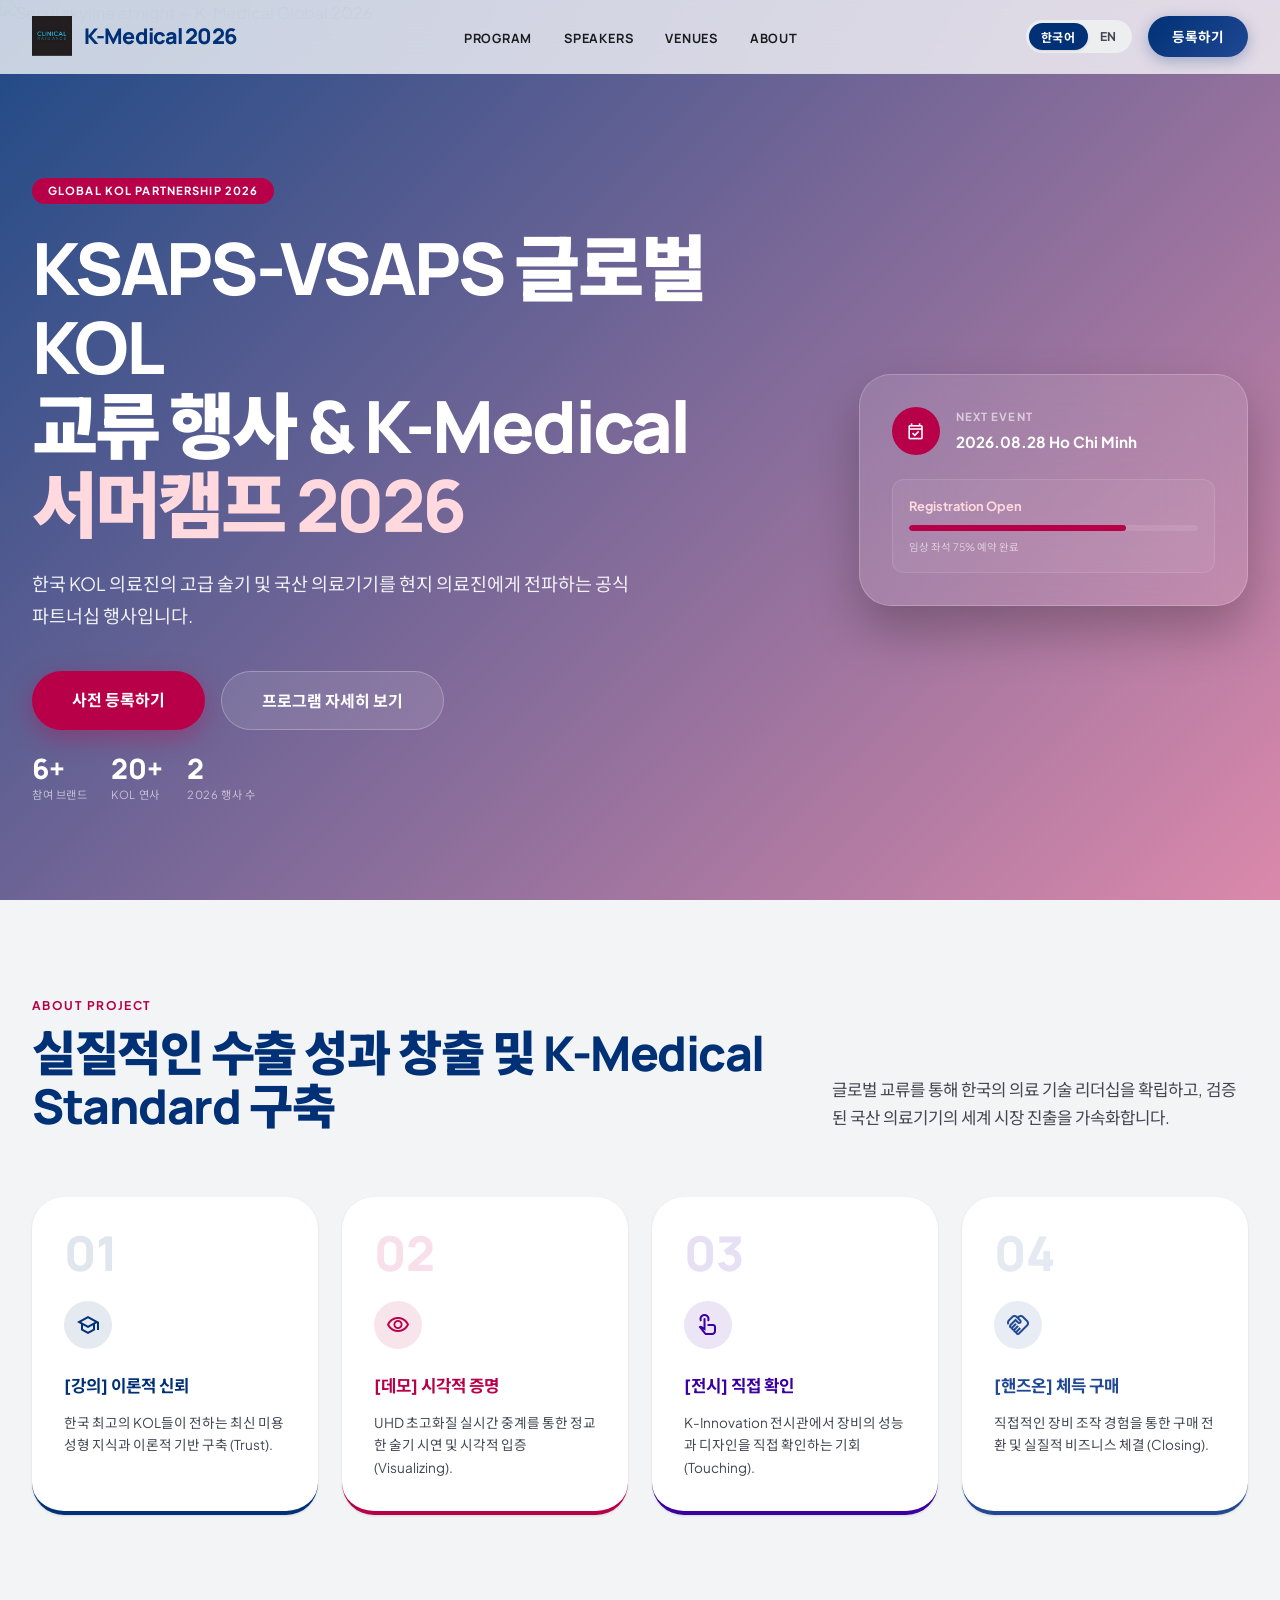
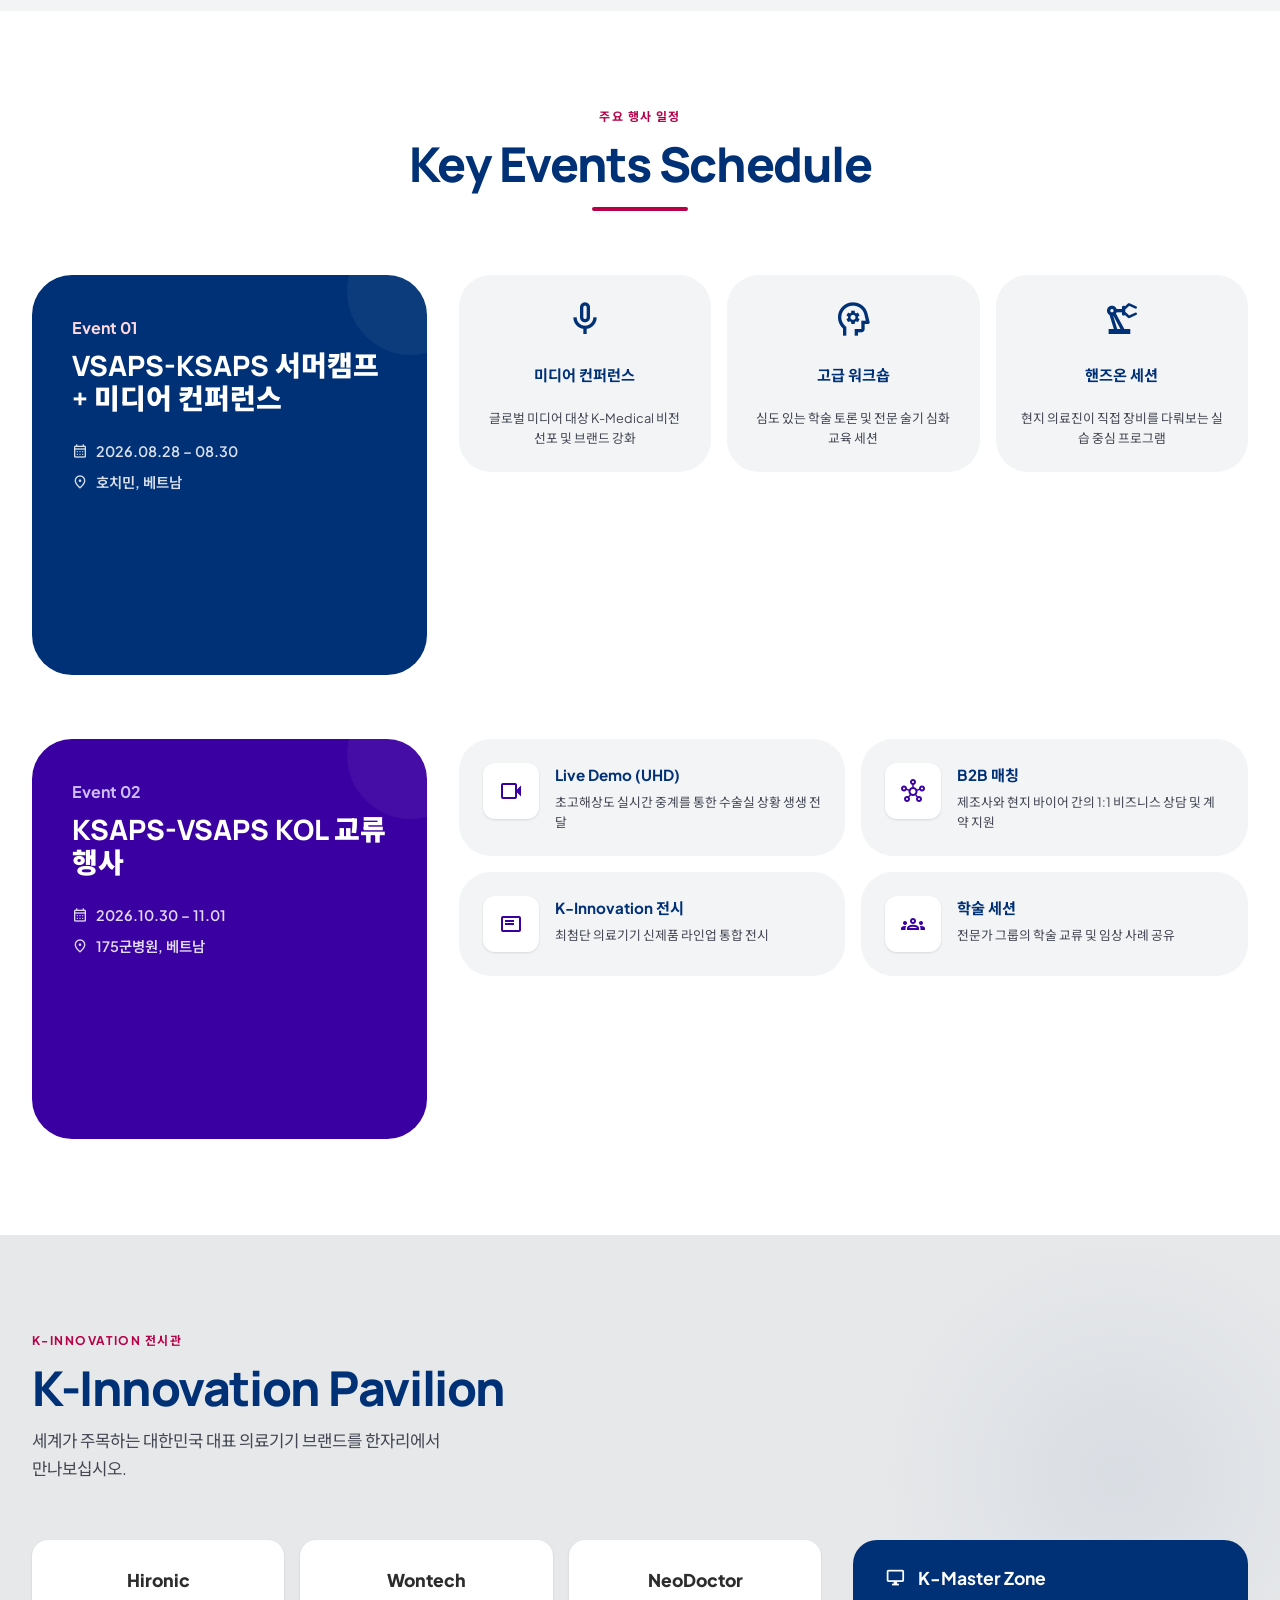
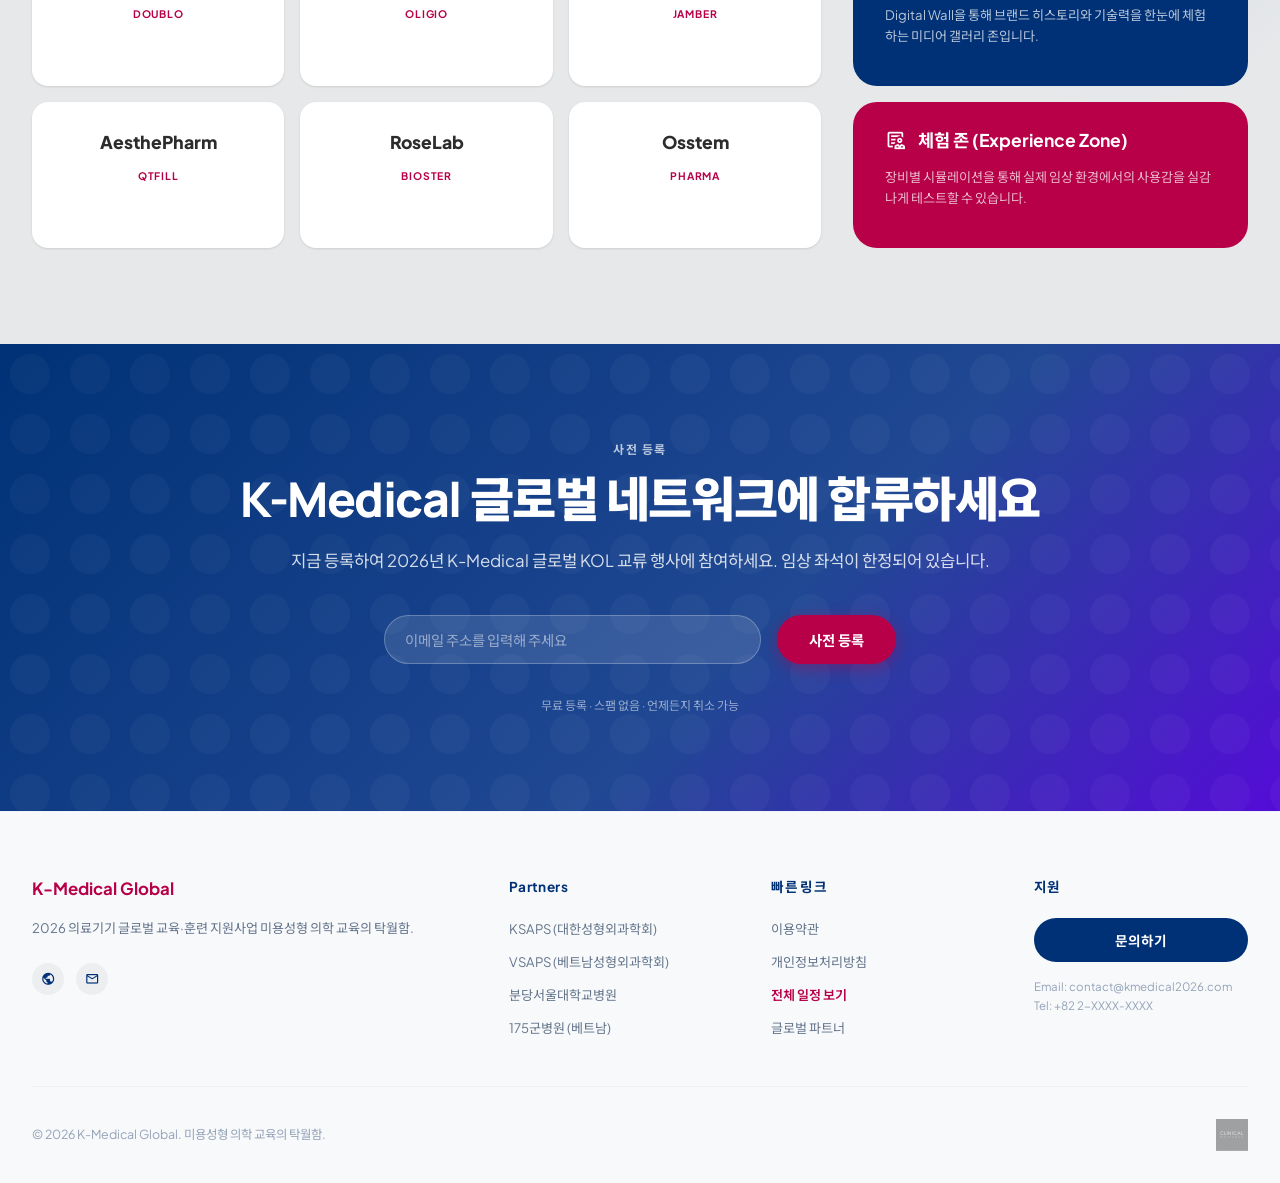
==== index.html @ d7ff4d60 "Initial commit" ====
<!DOCTYPE html>
<html lang="ko" class="scroll-smooth">
<head>
  <meta charset="UTF-8">
  <meta name="viewport" content="width=device-width, initial-scale=1.0">

  <!-- SEO -->
  <title>K-Medical 2026 — KSAPS-VSAPS Global KOL Exchange & Summer Camp</title>
  <meta name="description" content="2026년 KSAPS-VSAPS 글로벌 KOL 교류 행사 및 K-Medical 서머캠프. The official Korean medical device global KOL partnership event in Vietnam 2026.">
  <meta name="keywords" content="K-Medical, KSAPS, VSAPS, KOL, medical device, Korea, Vietnam, 2026, aesthetic, surgery, summer camp">
  <meta name="author" content="K-Medical Global">
  <meta name="robots" content="index, follow">

  <!-- Open Graph -->
  <meta property="og:title" content="K-Medical 2026 — Global KOL Exchange">
  <meta property="og:description" content="Official partnership event for Korean KOL practitioners and Vietnamese medical community. Ho Chi Minh & 175 Military Hospital, 2026.">
  <meta property="og:type" content="website">
  <meta property="og:image" content="./images/hero-bg.jpg">

  <!-- Fonts -->
  <link rel="preconnect" href="https://fonts.googleapis.com">
  <link rel="preconnect" href="https://fonts.gstatic.com" crossorigin>
  <link href="https://fonts.googleapis.com/css2?family=Manrope:wght@200..800&family=Plus+Jakarta+Sans:ital,wght@0,200..800;1,200..800&family=Noto+Sans+KR:wght@300;400;500;700;900&display=swap" rel="stylesheet">
  <link href="https://fonts.googleapis.com/css2?family=Material+Symbols+Outlined:wght,FILL@100..700,0..1&display=swap" rel="stylesheet">

  <!-- Styles -->
  <link rel="stylesheet" href="./css/style.css">
</head>

<body>

<!-- ============================================================
     NAVIGATION
     ============================================================ -->
<nav id="navbar" class="navbar glass" role="navigation" aria-label="Main navigation">
  <div class="navbar-inner">

    <!-- Brand -->
    <a href="#hero" class="nav-brand" aria-label="K-Medical 2026 Home">
      <img src="./images/logo.png"
           alt="K-Medical 2026 Logo"
           class="nav-logo"
           onerror="this.style.display='none'">
      <span class="nav-title">K-Medical 2026</span>
    </a>

    <!-- Desktop Links -->
    <ul class="nav-links" role="list">
      <li><a href="#about" id="nav-link-program" data-i18n="nav-program">Program</a></li>
      <li><a href="#events" id="nav-link-speakers" data-i18n="nav-speakers">Speakers</a></li>
      <li><a href="#pavilion" id="nav-link-venues" data-i18n="nav-venues">Venues</a></li>
      <li><a href="#registration" id="nav-link-about" data-i18n="nav-about">About</a></li>
    </ul>

    <!-- Actions -->
    <div class="nav-actions">
      <!-- Language Toggle -->
      <div class="lang-toggle" role="group" aria-label="Language selector">
        <button class="lang-btn" data-lang="ko" aria-label="한국어">한국어</button>
        <button class="lang-btn" data-lang="en" aria-label="English">EN</button>
      </div>
      <a href="#registration" class="btn-register" data-i18n="nav-register">Register</a>
    </div>

    <!-- Hamburger -->
    <button id="nav-hamburger" class="nav-hamburger" aria-label="Open menu" aria-expanded="false">
      <span></span>
      <span></span>
      <span></span>
    </button>

  </div>

  <!-- Mobile Menu -->
  <div id="nav-mobile" class="nav-mobile" role="menu">
    <a href="#about" role="menuitem" data-i18n="nav-program">Program</a>
    <a href="#events" role="menuitem" data-i18n="nav-speakers">Speakers</a>
    <a href="#pavilion" role="menuitem" data-i18n="nav-venues">Venues</a>
    <a href="#registration" role="menuitem" data-i18n="nav-about">About</a>
    <a href="#registration" role="menuitem" data-i18n="nav-register">Register</a>
  </div>
</nav>

<!-- ============================================================
     HERO SECTION
     ============================================================ -->
<header id="hero" class="hero" role="banner">

  <!-- Background -->
  <div class="hero-bg">
    <img src="./images/hero-bg.jpg"
         alt="Seoul skyline at night — K-Medical Global 2026"
         loading="eager">
    <div class="hero-overlay"></div>
  </div>

  <!-- Content -->
  <div class="hero-content">

    <!-- Left Column -->
    <div>
      <div class="hero-badge">
        <span class="badge badge-secondary" data-i18n="hero-badge">Global KOL Partnership 2026</span>
      </div>

      <h1 class="hero-title animate-fade-up">
        <span data-i18n="hero-title-1">KSAPS-VSAPS 글로벌 KOL</span><br>
        <span data-i18n="hero-title-2">교류 행사 &amp; K-Medical</span><br>
        <span class="highlight" data-i18n="hero-title-highlight">서머캠프 2026</span>
      </h1>

      <p class="hero-desc animate-fade-up anim-delay-1" data-i18n="hero-desc">
        한국 KOL 의료진의 고급 술기 및 국산 의료기기를 현지 의료진에게 전파하는 공식 파트너십 행사입니다.
      </p>

      <div class="hero-ctas animate-fade-up anim-delay-2">
        <a href="#registration" class="btn-primary-hero" id="btn-hero-register" data-i18n="hero-cta-register">사전 등록하기</a>
        <a href="#events" class="btn-outline-hero" id="btn-hero-program" data-i18n="hero-cta-program">프로그램 자세히 보기</a>
      </div>

      <!-- Stats -->
      <div class="hero-stats animate-fade-up anim-delay-3">
        <div class="hero-stat">
          <span class="hero-stat-num" data-target="6" data-suffix="+">6+</span>
          <span class="hero-stat-label" data-i18n="stat-1-label">참여 브랜드</span>
        </div>
        <div class="hero-stat">
          <span class="hero-stat-num" data-target="20" data-suffix="+">20+</span>
          <span class="hero-stat-label" data-i18n="stat-2-label">KOL 연사</span>
        </div>
        <div class="hero-stat">
          <span class="hero-stat-num" data-target="2">2</span>
          <span class="hero-stat-label" data-i18n="stat-3-label">2026 행사 수</span>
        </div>
      </div>
    </div>

    <!-- Right Column: Glass Card -->
    <aside class="hero-card glass" aria-label="Event countdown card">
      <div class="hero-card-header">
        <div class="hero-card-icon">
          <span class="material-symbols-outlined" aria-hidden="true">event_available</span>
        </div>
        <div>
          <div class="hero-card-label" data-i18n="hero-next-label">Next Event</div>
          <div class="hero-card-date" data-i18n="hero-next-date">2026.08.28 Ho Chi Minh</div>
        </div>
      </div>

      <div class="hero-card-progress">
        <div class="progress-label" data-i18n="hero-progress-label">Registration Open</div>
        <div class="progress-bar" role="progressbar" aria-valuenow="75" aria-valuemin="0" aria-valuemax="100">
          <div class="progress-fill"></div>
        </div>
        <div class="progress-note" data-i18n="hero-progress-note">임상 좌석 75% 예약 완료</div>
      </div>
    </aside>

  </div>
</header>

<!-- ============================================================
     ABOUT / 4-STEP SECTION
     ============================================================ -->
<section id="about" class="about" aria-labelledby="about-heading">
  <div class="container">

    <div class="about-header">
      <div>
        <p class="section-subheading" data-i18n="about-tag">About Project</p>
        <h2 id="about-heading" class="section-heading reveal" data-i18n="about-title">
          실질적인 수출 성과 창출 및<br>K-Medical Standard 구축
        </h2>
      </div>
      <p class="about-desc reveal" data-i18n="about-desc">
        글로벌 교류를 통해 한국의 의료 기술 리더십을 확립하고, 검증된 국산 의료기기의 세계 시장 진출을 가속화합니다.
      </p>
    </div>

    <!-- 4-Step Grid -->
    <div class="steps-grid">

      <!-- Step 1 -->
      <article class="step-card border-primary reveal anim-delay-1" aria-label="Step 1">
        <div class="step-number" style="color: var(--primary);" aria-hidden="true">01</div>
        <div class="step-icon bg-primary">
          <span class="material-symbols-outlined" aria-hidden="true">school</span>
        </div>
        <h3 class="step-title" style="color: var(--primary);" data-i18n="step-1-title">[강의] 이론적 신뢰</h3>
        <p class="step-desc" data-i18n="step-1-desc">
          한국 최고의 KOL들이 전하는 최신 미용성형 지식과 이론적 기반 구축 (Trust).
        </p>
      </article>

      <!-- Step 2 -->
      <article class="step-card border-secondary reveal anim-delay-2" aria-label="Step 2">
        <div class="step-number" style="color: var(--secondary);" aria-hidden="true">02</div>
        <div class="step-icon bg-secondary">
          <span class="material-symbols-outlined" aria-hidden="true">visibility</span>
        </div>
        <h3 class="step-title" style="color: var(--secondary);" data-i18n="step-2-title">[데모] 시각적 증명</h3>
        <p class="step-desc" data-i18n="step-2-desc">
          UHD 초고화질 실시간 중계를 통한 정교한 술기 시연 및 시각적 입증 (Visualizing).
        </p>
      </article>

      <!-- Step 3 -->
      <article class="step-card border-tertiary reveal anim-delay-3" aria-label="Step 3">
        <div class="step-number" style="color: var(--tertiary);" aria-hidden="true">03</div>
        <div class="step-icon bg-tertiary">
          <span class="material-symbols-outlined" aria-hidden="true">touch_app</span>
        </div>
        <h3 class="step-title" style="color: var(--tertiary);" data-i18n="step-3-title">[전시] 직접 확인</h3>
        <p class="step-desc" data-i18n="step-3-desc">
          K-Innovation 전시관에서 장비의 성능과 디자인을 직접 확인하는 기회 (Touching).
        </p>
      </article>

      <!-- Step 4 -->
      <article class="step-card border-primary-container reveal anim-delay-4" aria-label="Step 4">
        <div class="step-number" style="color: var(--primary-container);" aria-hidden="true">04</div>
        <div class="step-icon bg-primary-container">
          <span class="material-symbols-outlined" aria-hidden="true">handshake</span>
        </div>
        <h3 class="step-title" style="color: var(--primary-container);" data-i18n="step-4-title">[핸즈온] 체득 구매</h3>
        <p class="step-desc" data-i18n="step-4-desc">
          직접적인 장비 조작 경험을 통한 구매 전환 및 실질적 비즈니스 체결 (Closing).
        </p>
      </article>

    </div>
  </div>
</section>

<!-- ============================================================
     EVENTS SCHEDULE
     ============================================================ -->
<section id="events" class="events" aria-labelledby="events-heading">
  <div class="container">

    <!-- Section Header -->
    <div class="events-title-wrap">
      <p class="section-subheading" data-i18n="events-tag">주요 행사 일정</p>
      <h2 id="events-heading" class="section-heading reveal">Key Events Schedule</h2>
      <div class="divider"></div>
    </div>

    <!-- ---- Event 1 ---- -->
    <div class="event-block reveal">

      <!-- Event Card -->
      <article class="event-card bg-primary" aria-labelledby="event1-heading">
        <div>
          <div class="event-tag color-secondary-fixed" data-i18n="event1-tag">Event 01</div>
          <h3 id="event1-heading" class="event-title" data-i18n="event1-title">
            VSAPS-KSAPS 서머캠프 + 미디어 컨퍼런스
          </h3>
          <div class="event-meta">
            <span class="material-symbols-outlined" aria-hidden="true">calendar_month</span>
            <span data-i18n="event1-date">2026.08.28 – 08.30</span>
          </div>
          <div class="event-meta">
            <span class="material-symbols-outlined" aria-hidden="true">location_on</span>
            <span data-i18n="event1-loc">호치민, 베트남</span>
          </div>
        </div>
        <img src="./images/event1-hcm.jpg"
             alt="Ho Chi Minh City at night"
             class="event-img"
             loading="lazy"
             onerror="this.style.display='none'">
      </article>

      <!-- Features -->
      <div class="event-features cols-3">

        <div class="feature-card centered reveal anim-delay-1">
          <div class="feature-icon-wrap-lg">
            <span class="material-symbols-outlined" aria-hidden="true">mic</span>
          </div>
          <h4 class="feature-title" data-i18n="feat1-1-title">미디어 컨퍼런스</h4>
          <p class="feature-desc" data-i18n="feat1-1-desc">
            글로벌 미디어 대상 K-Medical 비전 선포 및 브랜드 강화
          </p>
        </div>

        <div class="feature-card centered reveal anim-delay-2">
          <div class="feature-icon-wrap-lg">
            <span class="material-symbols-outlined" aria-hidden="true">psychology</span>
          </div>
          <h4 class="feature-title" data-i18n="feat1-2-title">고급 워크숍</h4>
          <p class="feature-desc" data-i18n="feat1-2-desc">
            심도 있는 학술 토론 및 전문 술기 심화 교육 세션
          </p>
        </div>

        <div class="feature-card centered reveal anim-delay-3">
          <div class="feature-icon-wrap-lg">
            <span class="material-symbols-outlined" aria-hidden="true">precision_manufacturing</span>
          </div>
          <h4 class="feature-title" data-i18n="feat1-3-title">핸즈온 세션</h4>
          <p class="feature-desc" data-i18n="feat1-3-desc">
            현지 의료진이 직접 장비를 다뤄보는 실습 중심 프로그램
          </p>
        </div>

      </div>
    </div>

    <!-- ---- Event 2 ---- -->
    <div class="event-block reveal" style="direction: initial;">

      <!-- Features first on mobile, card first on desktop via CSS order -->
      <div class="event-features cols-2" style="order: 1;">

        <div class="feature-card reveal anim-delay-1">
          <div class="feature-icon-wrap">
            <span class="material-symbols-outlined" aria-hidden="true">videocam</span>
          </div>
          <div>
            <h4 class="feature-title" data-i18n="feat2-1-title">Live Demo (UHD)</h4>
            <p class="feature-desc" data-i18n="feat2-1-desc">
              초고해상도 실시간 중계를 통한 수술실 상황 생생 전달
            </p>
          </div>
        </div>

        <div class="feature-card reveal anim-delay-2">
          <div class="feature-icon-wrap">
            <span class="material-symbols-outlined" aria-hidden="true">hub</span>
          </div>
          <div>
            <h4 class="feature-title" data-i18n="feat2-2-title">B2B 매칭</h4>
            <p class="feature-desc" data-i18n="feat2-2-desc">
              제조사와 현지 바이어 간의 1:1 비즈니스 상담 및 계약 지원
            </p>
          </div>
        </div>

        <div class="feature-card reveal anim-delay-3">
          <div class="feature-icon-wrap">
            <span class="material-symbols-outlined" aria-hidden="true">featured_play_list</span>
          </div>
          <div>
            <h4 class="feature-title" data-i18n="feat2-3-title">K-Innovation 전시</h4>
            <p class="feature-desc" data-i18n="feat2-3-desc">
              최첨단 의료기기 신제품 라인업 통합 전시
            </p>
          </div>
        </div>

        <div class="feature-card reveal anim-delay-4">
          <div class="feature-icon-wrap">
            <span class="material-symbols-outlined" aria-hidden="true">groups</span>
          </div>
          <div>
            <h4 class="feature-title" data-i18n="feat2-4-title">학술 세션</h4>
            <p class="feature-desc" data-i18n="feat2-4-desc">
              전문가 그룹의 학술 교류 및 임상 사례 공유
            </p>
          </div>
        </div>

      </div>

      <!-- Event Card -->
      <article class="event-card bg-tertiary" aria-labelledby="event2-heading" style="order: 0;">
        <div>
          <div class="event-tag color-tertiary-dim" data-i18n="event2-tag">Event 02</div>
          <h3 id="event2-heading" class="event-title" data-i18n="event2-title">
            KSAPS-VSAPS KOL 교류 행사
          </h3>
          <div class="event-meta">
            <span class="material-symbols-outlined" aria-hidden="true">calendar_month</span>
            <span data-i18n="event2-date">2026.10.30 – 11.01</span>
          </div>
          <div class="event-meta">
            <span class="material-symbols-outlined" aria-hidden="true">location_on</span>
            <span data-i18n="event2-loc">175군병원, 베트남</span>
          </div>
        </div>
        <img src="./images/event2-hospital.jpg"
             alt="175 Military Hospital, Vietnam"
             class="event-img"
             loading="lazy"
             onerror="this.style.display='none'">
      </article>

    </div>

  </div>
</section>

<!-- ============================================================
     K-INNOVATION PAVILION
     ============================================================ -->
<section id="pavilion" class="pavilion" aria-labelledby="pavilion-heading">
  <div class="container">

    <div class="pavilion-header">
      <p class="section-subheading" data-i18n="pavilion-tag">K-Innovation 전시관</p>
      <h2 id="pavilion-heading" class="section-heading reveal" data-i18n="pavilion-title">K-Innovation Pavilion</h2>
      <p class="about-desc reveal" style="margin-top: 0.75rem;" data-i18n="pavilion-desc">
        세계가 주목하는 대한민국 대표 의료기기 브랜드를 한자리에서 만나보십시오.
      </p>
    </div>

    <div class="pavilion-layout">

      <!-- Brand Grid -->
      <div class="brand-grid reveal">
        <div class="brand-card">
          <div class="brand-name">Hironic</div>
          <span class="brand-product">DOUBLO</span>
        </div>
        <div class="brand-card">
          <div class="brand-name">Wontech</div>
          <span class="brand-product">Oligio</span>
        </div>
        <div class="brand-card">
          <div class="brand-name">NeoDoctor</div>
          <span class="brand-product">JAMBER</span>
        </div>
        <div class="brand-card">
          <div class="brand-name">AesthePharm</div>
          <span class="brand-product">QTFILL</span>
        </div>
        <div class="brand-card">
          <div class="brand-name">RoseLab</div>
          <span class="brand-product">BIOSTER</span>
        </div>
        <div class="brand-card">
          <div class="brand-name">Osstem</div>
          <span class="brand-product">Pharma</span>
        </div>
      </div>

      <!-- Zone Cards -->
      <div class="zone-cards reveal">

        <!-- K-Master Zone -->
        <div class="zone-card bg-primary">
          <div class="zone-header">
            <span class="material-symbols-outlined" aria-hidden="true">desktop_windows</span>
            <h3 class="zone-title" data-i18n="kmaster-title">K-Master Zone</h3>
          </div>
          <p class="zone-desc" data-i18n="kmaster-desc">
            Digital Wall을 통해 브랜드 히스토리와 기술력을 한눈에 체험하는 미디어 갤러리 존입니다.
          </p>
          <img src="./images/kmaster-zone.jpg"
               alt="K-Master Zone digital gallery"
               class="zone-img"
               loading="lazy"
               onerror="this.style.display='none'">
        </div>

        <!-- Experience Zone -->
        <div class="zone-card bg-secondary">
          <div class="zone-header">
            <span class="material-symbols-outlined" aria-hidden="true">clinical_notes</span>
            <h3 class="zone-title" data-i18n="exp-zone-title">Experience Zone</h3>
          </div>
          <p class="zone-desc" data-i18n="exp-zone-desc">
            장비별 시뮬레이션을 통해 실제 임상 환경에서의 사용감을 실감나게 테스트할 수 있습니다.
          </p>
        </div>

      </div>
    </div>
  </div>
</section>

<!-- ============================================================
     REGISTRATION CTA
     ============================================================ -->
<section id="registration" class="registration" aria-labelledby="reg-heading">
  <div class="container">
    <div class="registration-inner">

      <p class="section-subheading" style="color: rgba(255,255,255,0.7);" data-i18n="reg-tag">사전 등록</p>
      <h2 id="reg-heading" class="registration-title reveal" data-i18n="reg-title">
        K-Medical 글로벌 네트워크에 합류하세요
      </h2>
      <p class="registration-desc reveal anim-delay-1" data-i18n="reg-desc">
        지금 등록하여 2026년 K-Medical 글로벌 KOL 교류 행사에 참여하세요. 임상 좌석이 한정되어 있습니다.
      </p>

      <form id="reg-form" class="registration-form reveal anim-delay-2" novalidate>
        <input
          type="email"
          id="reg-email"
          name="email"
          required
          autocomplete="email"
          data-i18n="reg-input-placeholder"
          placeholder="이메일 주소를 입력해 주세요"
          class="registration-input"
          aria-label="Email address">
        <button type="submit" class="btn-submit" data-i18n="reg-btn">사전 등록</button>
      </form>

      <p class="registration-note reveal anim-delay-3" data-i18n="reg-note">
        무료 등록 · 스팸 없음 · 언제든지 취소 가능
      </p>

    </div>
  </div>
</section>

<!-- ============================================================
     FOOTER
     ============================================================ -->
<footer class="footer" role="contentinfo">
  <div class="container">

    <div class="footer-grid">

      <!-- Brand -->
      <div>
        <div class="footer-brand-name">K-Medical Global</div>
        <p class="footer-brand-desc" data-i18n="footer-brand-desc">
          2026 의료기기 글로벌 교육·훈련 지원사업<br>미용성형 의학 교육의 탁월함.
        </p>
        <div class="footer-socials">
          <a href="#" class="footer-social-btn" aria-label="Website">
            <span class="material-symbols-outlined" aria-hidden="true">public</span>
          </a>
          <a href="#" class="footer-social-btn" aria-label="Email">
            <span class="material-symbols-outlined" aria-hidden="true">mail</span>
          </a>
        </div>
      </div>

      <!-- Partners -->
      <div>
        <h5 class="footer-col-title" data-i18n="footer-partners">Partners</h5>
        <ul class="footer-links">
          <li data-i18n="partner-ksaps">KSAPS</li>
          <li data-i18n="partner-vsaps">VSAPS</li>
          <li data-i18n="partner-bundang">분당서울대학교병원</li>
          <li data-i18n="partner-175">175군병원 (베트남)</li>
        </ul>
      </div>

      <!-- Quick Links -->
      <div>
        <h5 class="footer-col-title" data-i18n="footer-links">Quick Links</h5>
        <ul class="footer-links">
          <li><a href="#" data-i18n="link-terms">이용약관</a></li>
          <li><a href="#" data-i18n="link-privacy">개인정보처리방침</a></li>
          <li><a href="#events" class="highlight" data-i18n="link-schedule">전체 일정 보기</a></li>
          <li><a href="#" data-i18n="link-global">글로벌 파트너</a></li>
        </ul>
      </div>

      <!-- Support -->
      <div>
        <h5 class="footer-col-title" data-i18n="footer-support">Support</h5>
        <a href="mailto:contact@kmedical2026.com">
          <button class="btn-contact" data-i18n="btn-contact">문의하기</button>
        </a>
        <div class="footer-contact-info">
          Email: contact@kmedical2026.com<br>
          Tel: +82 2-XXXX-XXXX
        </div>
      </div>

    </div>

    <!-- Footer Bottom -->
    <div class="footer-bottom">
      <span class="footer-copy" data-i18n="footer-copy">
        © 2026 K-Medical Global. 미용성형 의학 교육의 탁월함.
      </span>
      <div class="footer-partner-logos">
        <img src="./images/logo.png"
             alt="KSAPS"
             onerror="this.style.display='none'"
             loading="lazy">
      </div>
    </div>

  </div>
</footer>

<!-- ============================================================
     SCRIPTS
     ============================================================ -->
<script src="./js/main.js" defer></script>

</body>
</html>
---- css/style.css ----
/* ============================================
   K-Medical 2026 — Custom Stylesheet
   Colors: Navy #003176 · Magenta #b80049 · Purple #3b00a1
   ============================================ */

/* ---- Google Fonts ---- */
@import url('https://fonts.googleapis.com/css2?family=Manrope:wght@200..800&family=Plus+Jakarta+Sans:ital,wght@0,200..800;1,200..800&family=Noto+Sans+KR:wght@300;400;500;700;900&display=swap');

/* ---- CSS Variables (Design Tokens) ---- */
:root {
  --primary: #003176;
  --primary-container: #204893;
  --secondary: #b80049;
  --secondary-container: #e2165f;
  --tertiary: #3b00a1;
  --tertiary-container: #540cd7;
  --surface: #f7f9fb;
  --surface-container: #eceef0;
  --surface-container-low: #f2f4f6;
  --surface-container-high: #e6e8ea;
  --surface-container-lowest: #ffffff;
  --on-surface: #191c1e;
  --on-surface-variant: #444653;
  --outline-variant: #c4c5d5;
  --secondary-fixed: #ffd9de;
  --tertiary-fixed-dim: #cdbdff;

  --font-headline: 'Manrope', 'Noto Sans KR', sans-serif;
  --font-body: 'Plus Jakarta Sans', 'Noto Sans KR', sans-serif;

  --radius-xl: 2rem;
  --radius-2xl: 2.5rem;
  --radius-pill: 999px;

  --transition-fast: 0.15s cubic-bezier(0.4, 0, 0.2, 1);
  --transition-med: 0.3s cubic-bezier(0.4, 0, 0.2, 1);
  --transition-slow: 0.5s cubic-bezier(0.4, 0, 0.2, 1);

  --shadow-sm: 0 1px 3px rgba(0,0,0,0.08), 0 1px 2px rgba(0,0,0,0.04);
  --shadow-md: 0 4px 6px rgba(0,0,0,0.07), 0 2px 4px rgba(0,0,0,0.05);
  --shadow-lg: 0 10px 15px rgba(0,0,0,0.1), 0 4px 6px rgba(0,0,0,0.05);
  --shadow-xl: 0 20px 25px rgba(0,0,0,0.1), 0 8px 10px rgba(0,0,0,0.04);
  --shadow-2xl: 0 25px 50px rgba(0,0,0,0.25);
}

/* ---- Reset & Base ---- */
*, *::before, *::after {
  box-sizing: border-box;
  margin: 0;
  padding: 0;
}

html {
  scroll-behavior: smooth;
  font-size: 16px;
}

body {
  font-family: var(--font-body);
  background-color: var(--surface);
  color: var(--on-surface);
  line-height: 1.6;
  overflow-x: hidden;
}

img {
  max-width: 100%;
  height: auto;
  display: block;
}

a {
  text-decoration: none;
  color: inherit;
}

ul {
  list-style: none;
}

button {
  border: none;
  cursor: pointer;
  font-family: inherit;
}

/* ---- Utilities ---- */
.container {
  width: 100%;
  max-width: 1400px;
  margin: 0 auto;
  padding: 0 2rem;
}

.section-heading {
  font-family: var(--font-headline);
  font-size: clamp(2rem, 4vw, 3rem);
  font-weight: 900;
  color: var(--primary);
  line-height: 1.1;
  letter-spacing: -0.03em;
}

.section-subheading {
  font-size: 0.75rem;
  font-weight: 700;
  letter-spacing: 0.12em;
  text-transform: uppercase;
  color: var(--secondary);
  margin-bottom: 0.75rem;
}

.badge {
  display: inline-block;
  padding: 0.25rem 1rem;
  border-radius: var(--radius-pill);
  font-size: 0.7rem;
  font-weight: 700;
  letter-spacing: 0.1em;
  text-transform: uppercase;
}

.badge-secondary {
  background: var(--secondary);
  color: white;
}

.badge-primary {
  background: var(--primary);
  color: white;
}

/* ---- Glassmorphism ---- */
.glass {
  backdrop-filter: blur(40px);
  -webkit-backdrop-filter: blur(40px);
}

/* ---- Gradient Text ---- */
.text-gradient {
  background: linear-gradient(45deg, var(--primary), var(--primary-container));
  -webkit-background-clip: text;
  -webkit-text-fill-color: transparent;
  background-clip: text;
}

/* ============================================
   NAVIGATION
   ============================================ */
.navbar {
  position: fixed;
  top: 0;
  left: 0;
  right: 0;
  z-index: 100;
  background: rgba(255, 255, 255, 0.75);
  border-bottom: 1px solid rgba(196, 197, 213, 0.15);
  transition: background var(--transition-med), box-shadow var(--transition-med);
}

.navbar.scrolled {
  background: rgba(255, 255, 255, 0.92);
  box-shadow: 0 1px 20px rgba(0, 49, 118, 0.08);
}

.navbar-inner {
  display: flex;
  align-items: center;
  justify-content: space-between;
  padding: 1rem 2rem;
  max-width: 1400px;
  margin: 0 auto;
}

.nav-brand {
  display: flex;
  align-items: center;
  gap: 0.75rem;
}

.nav-logo {
  height: 2.5rem;
  width: auto;
}

.nav-title {
  font-family: var(--font-headline);
  font-size: 1.35rem;
  font-weight: 900;
  letter-spacing: -0.04em;
  color: var(--primary);
}

.nav-links {
  display: flex;
  align-items: center;
  gap: 2rem;
}

.nav-links a {
  font-family: var(--font-headline);
  font-size: 0.8rem;
  font-weight: 700;
  letter-spacing: 0.06em;
  text-transform: uppercase;
  color: var(--on-surface);
  transition: color var(--transition-fast);
  position: relative;
}

.nav-links a:hover,
.nav-links a.active {
  color: var(--secondary);
}

.nav-links a.active::after {
  content: '';
  position: absolute;
  bottom: -4px;
  left: 0;
  right: 0;
  height: 2px;
  background: var(--secondary);
  border-radius: 2px;
}

.nav-actions {
  display: flex;
  align-items: center;
  gap: 1rem;
}

/* Language Toggle */
.lang-toggle {
  display: flex;
  align-items: center;
  background: var(--surface-container);
  border-radius: var(--radius-pill);
  padding: 0.2rem;
  gap: 0;
}

.lang-btn {
  padding: 0.3rem 0.75rem;
  border-radius: var(--radius-pill);
  font-size: 0.75rem;
  font-weight: 700;
  letter-spacing: 0.05em;
  background: transparent;
  color: var(--on-surface-variant);
  transition: all var(--transition-fast);
}

.lang-btn.active {
  background: var(--primary);
  color: white;
  box-shadow: var(--shadow-sm);
}

.btn-register {
  background: linear-gradient(135deg, var(--primary), var(--primary-container));
  color: white;
  padding: 0.6rem 1.5rem;
  border-radius: var(--radius-pill);
  font-weight: 700;
  font-size: 0.85rem;
  transition: all var(--transition-fast);
  box-shadow: 0 4px 15px rgba(0, 49, 118, 0.3);
}

.btn-register:hover {
  transform: scale(1.05);
  box-shadow: 0 6px 20px rgba(0, 49, 118, 0.4);
}

.btn-register:active {
  transform: scale(0.97);
}

/* Hamburger */
.nav-hamburger {
  display: none;
  flex-direction: column;
  gap: 5px;
  background: transparent;
  padding: 0.5rem;
  border-radius: 0.5rem;
}

.nav-hamburger span {
  display: block;
  width: 24px;
  height: 2px;
  background: var(--primary);
  border-radius: 2px;
  transition: all var(--transition-fast);
}

/* Mobile Nav Menu */
.nav-mobile {
  display: none;
  flex-direction: column;
  background: white;
  padding: 1.5rem 2rem;
  border-top: 1px solid var(--surface-container);
  gap: 1rem;
}

.nav-mobile.open {
  display: flex;
}

.nav-mobile a {
  font-family: var(--font-headline);
  font-size: 0.9rem;
  font-weight: 700;
  color: var(--on-surface);
  padding: 0.5rem 0;
  border-bottom: 1px solid var(--surface-container);
}

/* ============================================
   HERO SECTION
   ============================================ */
.hero {
  position: relative;
  min-height: 100vh;
  display: flex;
  align-items: center;
  padding-top: 5rem;
  overflow: hidden;
}

.hero-bg {
  position: absolute;
  inset: 0;
  z-index: 0;
}

.hero-bg img {
  width: 100%;
  height: 100%;
  object-fit: cover;
}

.hero-overlay {
  position: absolute;
  inset: 0;
  background: linear-gradient(135deg, rgba(0, 49, 118, 0.88) 0%, rgba(184, 0, 73, 0.45) 100%);
}

.hero-content {
  position: relative;
  z-index: 10;
  width: 100%;
  max-width: 1400px;
  margin: 0 auto;
  padding: 4rem 2rem;
  display: grid;
  grid-template-columns: 1fr;
  gap: 3rem;
  align-items: center;
}

@media (min-width: 1024px) {
  .hero-content {
    grid-template-columns: 8fr 4fr;
  }
}

.hero-badge {
  margin-bottom: 1.5rem;
}

.hero-title {
  font-family: var(--font-headline);
  font-size: clamp(2.5rem, 6vw, 4.5rem);
  font-weight: 900;
  color: white;
  line-height: 1.1;
  letter-spacing: -0.04em;
  margin-bottom: 1.5rem;
}

.hero-title .highlight {
  color: var(--secondary-fixed);
}

.hero-desc {
  font-size: 1.15rem;
  color: rgba(255,255,255,0.9);
  max-width: 38rem;
  line-height: 1.7;
  margin-bottom: 2.5rem;
}

.hero-ctas {
  display: flex;
  flex-wrap: wrap;
  gap: 1rem;
}

.btn-primary-hero {
  background: var(--secondary);
  color: white;
  padding: 1rem 2.5rem;
  border-radius: var(--radius-pill);
  font-weight: 700;
  font-size: 1rem;
  transition: all var(--transition-fast);
  box-shadow: 0 8px 25px rgba(184, 0, 73, 0.35);
}

.btn-primary-hero:hover {
  background: var(--secondary-container);
  transform: translateY(-2px);
  box-shadow: 0 12px 30px rgba(184, 0, 73, 0.4);
}

.btn-primary-hero:active {
  transform: scale(0.97);
}

.btn-outline-hero {
  background: rgba(255,255,255,0.1);
  color: white;
  padding: 1rem 2.5rem;
  border-radius: var(--radius-pill);
  font-weight: 700;
  font-size: 1rem;
  border: 1px solid rgba(255,255,255,0.25);
  transition: all var(--transition-fast);
  backdrop-filter: blur(12px);
  -webkit-backdrop-filter: blur(12px);
}

.btn-outline-hero:hover {
  background: rgba(255,255,255,0.2);
}

/* Hero Card (Glass) */
.hero-card {
  background: rgba(255,255,255,0.1);
  border: 1px solid rgba(255,255,255,0.2);
  border-radius: var(--radius-xl);
  padding: 2rem;
  box-shadow: var(--shadow-2xl);
}

.hero-card-header {
  display: flex;
  align-items: center;
  gap: 1rem;
  margin-bottom: 1.5rem;
}

.hero-card-icon {
  width: 3rem;
  height: 3rem;
  border-radius: var(--radius-pill);
  background: var(--secondary);
  display: flex;
  align-items: center;
  justify-content: center;
  flex-shrink: 0;
}

.hero-card-icon span {
  color: white;
  font-size: 1.2rem;
}

.hero-card-label {
  font-size: 0.7rem;
  font-weight: 700;
  text-transform: uppercase;
  letter-spacing: 0.1em;
  color: rgba(255,255,255,0.6);
  margin-bottom: 0.25rem;
}

.hero-card-date {
  font-weight: 700;
  color: white;
  font-size: 0.95rem;
}

.hero-card-progress {
  background: rgba(255,255,255,0.05);
  border: 1px solid rgba(255,255,255,0.1);
  border-radius: 0.75rem;
  padding: 1rem;
}

.progress-label {
  font-size: 0.8rem;
  font-weight: 700;
  color: var(--secondary-fixed);
  margin-bottom: 0.5rem;
}

.progress-bar {
  width: 100%;
  height: 6px;
  background: rgba(255,255,255,0.1);
  border-radius: 999px;
  overflow: hidden;
  margin-bottom: 0.5rem;
}

.progress-fill {
  height: 100%;
  background: var(--secondary);
  border-radius: 999px;
  width: 75%;
}

.progress-note {
  font-size: 0.65rem;
  color: rgba(255,255,255,0.6);
}

/* Stats Strip */
.hero-stats {
  display: flex;
  flex-wrap: wrap;
  gap: 1.5rem;
  margin-top: 1.5rem;
}

.hero-stat {
  display: flex;
  flex-direction: column;
}

.hero-stat-num {
  font-family: var(--font-headline);
  font-size: 1.75rem;
  font-weight: 900;
  color: white;
  line-height: 1;
}

.hero-stat-label {
  font-size: 0.7rem;
  color: rgba(255,255,255,0.6);
  text-transform: uppercase;
  letter-spacing: 0.05em;
  margin-top: 0.25rem;
}

/* ============================================
   ABOUT SECTION
   ============================================ */
.about {
  padding: 6rem 0;
  background: var(--surface-container-low);
  position: relative;
}

.about-header {
  display: flex;
  flex-direction: column;
  justify-content: space-between;
  align-items: flex-start;
  gap: 2rem;
  margin-bottom: 4rem;
}

@media (min-width: 1024px) {
  .about-header {
    flex-direction: row;
    align-items: flex-end;
  }
}

.about-desc {
  font-size: 1.05rem;
  color: var(--on-surface-variant);
  max-width: 26rem;
  line-height: 1.7;
}

/* 4-Step Grid */
.steps-grid {
  display: grid;
  grid-template-columns: 1fr;
  gap: 1.5rem;
}

@media (min-width: 640px) {
  .steps-grid {
    grid-template-columns: repeat(2, 1fr);
  }
}

@media (min-width: 1024px) {
  .steps-grid {
    grid-template-columns: repeat(4, 1fr);
  }
}

.step-card {
  background: var(--surface-container-lowest);
  padding: 2rem;
  border-radius: var(--radius-xl);
  box-shadow: var(--shadow-sm);
  transition: all var(--transition-med);
  position: relative;
  overflow: hidden;
  border-bottom: 4px solid transparent;
}

.step-card:hover {
  box-shadow: var(--shadow-xl);
  transform: translateY(-4px);
}

.step-card.border-primary { border-bottom-color: var(--primary); }
.step-card.border-secondary { border-bottom-color: var(--secondary); }
.step-card.border-tertiary { border-bottom-color: var(--tertiary); }
.step-card.border-primary-container { border-bottom-color: var(--primary-container); }

.step-number {
  font-family: var(--font-headline);
  font-size: 3rem;
  font-weight: 900;
  opacity: 0.12;
  line-height: 1;
  margin-bottom: 1.5rem;
  transition: opacity var(--transition-fast);
}

.step-card:hover .step-number {
  opacity: 0.3;
}

.step-icon {
  width: 3rem;
  height: 3rem;
  border-radius: var(--radius-pill);
  display: flex;
  align-items: center;
  justify-content: center;
  margin-bottom: 1.5rem;
}

.step-icon.bg-primary { background: rgba(0, 49, 118, 0.1); color: var(--primary); }
.step-icon.bg-secondary { background: rgba(184, 0, 73, 0.1); color: var(--secondary); }
.step-icon.bg-tertiary { background: rgba(59, 0, 161, 0.1); color: var(--tertiary); }
.step-icon.bg-primary-container { background: rgba(32, 72, 147, 0.1); color: var(--primary-container); }

.step-title {
  font-size: 1.05rem;
  font-weight: 700;
  margin-bottom: 0.75rem;
}

.step-desc {
  font-size: 0.85rem;
  color: var(--on-surface-variant);
  line-height: 1.65;
}

/* ============================================
   EVENTS SECTION
   ============================================ */
.events {
  padding: 6rem 0;
  background: white;
}

.events-title-wrap {
  text-align: center;
  margin-bottom: 4rem;
}

.divider {
  width: 6rem;
  height: 4px;
  background: var(--secondary);
  border-radius: 999px;
  margin: 1rem auto 0;
}

.event-block {
  display: grid;
  grid-template-columns: 1fr;
  gap: 2rem;
  align-items: stretch;
}

@media (min-width: 1024px) {
  .event-block {
    grid-template-columns: 4fr 8fr;
  }
}

.event-block + .event-block {
  margin-top: 4rem;
}

/* Event Card (color) */
.event-card {
  border-radius: var(--radius-2xl);
  padding: 2.5rem;
  color: white;
  display: flex;
  flex-direction: column;
  justify-content: space-between;
  overflow: hidden;
  position: relative;
  min-height: 400px;
}

.event-card.bg-primary { background: var(--primary); }
.event-card.bg-tertiary { background: var(--tertiary); }

.event-card::before {
  content: '';
  position: absolute;
  top: -3rem;
  right: -3rem;
  width: 8rem;
  height: 8rem;
  background: rgba(255,255,255,0.05);
  border-radius: 50%;
}

.event-tag {
  font-size: 1rem;
  font-weight: 700;
  margin-bottom: 0.5rem;
}

.event-tag.color-secondary-fixed { color: var(--secondary-fixed); }
.event-tag.color-tertiary-dim { color: var(--tertiary-fixed-dim); }

.event-title {
  font-family: var(--font-headline);
  font-size: 1.75rem;
  font-weight: 900;
  line-height: 1.2;
  margin-bottom: 1.5rem;
}

.event-meta {
  display: flex;
  align-items: center;
  gap: 0.5rem;
  color: rgba(255,255,255,0.85);
  font-weight: 600;
  font-size: 0.9rem;
  margin-bottom: 0.5rem;
}

.event-meta span.material-symbols-outlined {
  font-size: 1rem;
}

.event-img {
  margin-top: 1.5rem;
  border-radius: 1rem;
  height: 10rem;
  object-fit: cover;
  box-shadow: var(--shadow-2xl);
}

/* Event features grid */
.event-features {
  display: grid;
  grid-template-columns: 1fr;
  gap: 1rem;
  align-content: start;
}

@media (min-width: 768px) {
  .event-features.cols-3 {
    grid-template-columns: repeat(3, 1fr);
  }
  .event-features.cols-2 {
    grid-template-columns: repeat(2, 1fr);
  }
}

.feature-card {
  background: var(--surface-container-low);
  padding: 1.5rem;
  border-radius: var(--radius-xl);
  display: flex;
  gap: 1rem;
  align-items: flex-start;
  transition: box-shadow var(--transition-fast);
}

.feature-card:hover {
  box-shadow: var(--shadow-md);
}

.feature-card.centered {
  flex-direction: column;
  align-items: center;
  text-align: center;
}

.feature-icon-wrap {
  width: 3.5rem;
  height: 3.5rem;
  background: white;
  border-radius: 0.75rem;
  display: flex;
  align-items: center;
  justify-content: center;
  flex-shrink: 0;
  box-shadow: var(--shadow-sm);
}

.feature-icon-wrap-lg {
  width: 100%;
  height: 2.5rem;
  display: flex;
  align-items: center;
  justify-content: center;
  margin-bottom: 0.5rem;
  font-size: 2.5rem;
}

.feature-icon-wrap span.material-symbols-outlined {
  color: var(--tertiary);
  font-size: 1.5rem;
}

.feature-icon-wrap-lg span.material-symbols-outlined {
  color: var(--primary);
  font-size: 2.5rem;
}

.feature-title {
  font-weight: 700;
  color: var(--primary);
  font-size: 0.95rem;
  margin-bottom: 0.35rem;
}

.feature-desc {
  font-size: 0.8rem;
  color: var(--on-surface-variant);
  line-height: 1.55;
}

/* ============================================
   K-INNOVATION PAVILION
   ============================================ */
.pavilion {
  padding: 6rem 0;
  background: var(--surface-container-high);
  position: relative;
  overflow: hidden;
}

.pavilion::before {
  content: '';
  position: absolute;
  top: 0;
  right: -5rem;
  width: 30rem;
  height: 30rem;
  background: radial-gradient(circle, rgba(0,49,118,0.06) 0%, transparent 70%);
  border-radius: 50%;
  pointer-events: none;
}

.pavilion-header {
  margin-bottom: 3.5rem;
}

.pavilion-layout {
  display: grid;
  grid-template-columns: 1fr;
  gap: 2rem;
}

@media (min-width: 1024px) {
  .pavilion-layout {
    grid-template-columns: 2fr 1fr;
  }
}

/* Brand Grid */
.brand-grid {
  display: grid;
  grid-template-columns: repeat(2, 1fr);
  gap: 1rem;
}

@media (min-width: 640px) {
  .brand-grid {
    grid-template-columns: repeat(3, 1fr);
  }
}

.brand-card {
  background: white;
  padding: 1.5rem;
  border-radius: 1rem;
  display: flex;
  flex-direction: column;
  align-items: center;
  gap: 0.75rem;
  text-align: center;
  border-top: 2px solid transparent;
  transition: all var(--transition-fast);
  box-shadow: var(--shadow-sm);
}

.brand-card:hover {
  border-top-color: var(--secondary);
  box-shadow: var(--shadow-md);
  transform: translateY(-2px);
}

.brand-name {
  font-size: 1.1rem;
  font-weight: 900;
  color: var(--primary);
  filter: grayscale(1);
  transition: filter var(--transition-fast);
}

.brand-card:hover .brand-name {
  filter: grayscale(0);
}

.brand-product {
  font-size: 0.65rem;
  font-weight: 700;
  text-transform: uppercase;
  letter-spacing: 0.08em;
  color: var(--secondary);
}

/* Zone Cards */
.zone-cards {
  display: flex;
  flex-direction: column;
  gap: 1rem;
}

.zone-card {
  padding: 1.5rem 2rem;
  border-radius: 1.5rem;
  color: white;
}

.zone-card.bg-primary { background: var(--primary); }
.zone-card.bg-secondary { background: var(--secondary); }

.zone-header {
  display: flex;
  align-items: center;
  gap: 0.75rem;
  margin-bottom: 0.75rem;
}

.zone-header span.material-symbols-outlined {
  font-size: 1.3rem;
}

.zone-title {
  font-size: 1.1rem;
  font-weight: 700;
}

.zone-desc {
  font-size: 0.82rem;
  color: rgba(255,255,255,0.72);
  line-height: 1.6;
  margin-bottom: 1rem;
}

.zone-img {
  width: 100%;
  height: 7rem;
  object-fit: cover;
  border-radius: 0.75rem;
  opacity: 0.82;
}

/* ============================================
   REGISTRATION CTA
   ============================================ */
.registration {
  padding: 6rem 0;
  background: linear-gradient(135deg, var(--primary) 0%, var(--primary-container) 60%, var(--tertiary-container) 100%);
  position: relative;
  overflow: hidden;
}

.registration::before {
  content: '';
  position: absolute;
  inset: 0;
  background: url("data:image/svg+xml,%3Csvg width='60' height='60' viewBox='0 0 60 60' xmlns='http://www.w3.org/2000/svg'%3E%3Cg fill='none' fill-rule='evenodd'%3E%3Cg fill='%23ffffff' fill-opacity='0.03'%3E%3Ccircle cx='30' cy='30' r='20'/%3E%3C/g%3E%3C/g%3E%3C/svg%3E");
}

.registration-inner {
  position: relative;
  z-index: 1;
  text-align: center;
  max-width: 50rem;
  margin: 0 auto;
}

.registration-title {
  font-family: var(--font-headline);
  font-size: clamp(2rem, 4vw, 3rem);
  font-weight: 900;
  color: white;
  line-height: 1.15;
  margin-bottom: 1.25rem;
  letter-spacing: -0.03em;
}

.registration-desc {
  font-size: 1.05rem;
  color: rgba(255,255,255,0.82);
  line-height: 1.7;
  margin-bottom: 2.5rem;
}

.registration-form {
  display: flex;
  flex-direction: column;
  gap: 1rem;
  max-width: 32rem;
  margin: 0 auto 2rem;
}

@media (min-width: 640px) {
  .registration-form {
    flex-direction: row;
  }
}

.registration-input {
  flex: 1;
  padding: 0.875rem 1.25rem;
  border-radius: var(--radius-pill);
  border: 1px solid rgba(255,255,255,0.25);
  background: rgba(255,255,255,0.12);
  color: white;
  font-size: 0.9rem;
  font-family: var(--font-body);
  outline: none;
  transition: border-color var(--transition-fast), background var(--transition-fast);
}

.registration-input::placeholder {
  color: rgba(255,255,255,0.5);
}

.registration-input:focus {
  border-color: rgba(255,255,255,0.5);
  background: rgba(255,255,255,0.18);
}

.btn-submit {
  background: var(--secondary);
  color: white;
  padding: 0.875rem 2rem;
  border-radius: var(--radius-pill);
  font-weight: 700;
  font-size: 0.9rem;
  white-space: nowrap;
  transition: all var(--transition-fast);
  box-shadow: 0 4px 15px rgba(184, 0, 73, 0.4);
}

.btn-submit:hover {
  background: var(--secondary-container);
  transform: translateY(-2px);
  box-shadow: 0 8px 20px rgba(184, 0, 73, 0.45);
}

.registration-note {
  font-size: 0.75rem;
  color: rgba(255,255,255,0.55);
}

/* ============================================
   FOOTER
   ============================================ */
.footer {
  background: var(--surface);
  padding: 4rem 0 2rem;
  border-top: 1px solid rgba(196, 197, 213, 0.15);
}

.footer-grid {
  display: grid;
  grid-template-columns: 1fr;
  gap: 3rem;
  margin-bottom: 3rem;
}

@media (min-width: 768px) {
  .footer-grid {
    grid-template-columns: 2fr 1fr 1fr 1fr;
  }
}

.footer-brand-name {
  font-size: 1.05rem;
  font-weight: 700;
  color: var(--secondary);
  margin-bottom: 0.85rem;
}

.footer-brand-desc {
  font-size: 0.82rem;
  color: #64748b;
  line-height: 1.7;
  margin-bottom: 1.5rem;
}

.footer-socials {
  display: flex;
  gap: 0.75rem;
}

.footer-social-btn {
  width: 2rem;
  height: 2rem;
  border-radius: 50%;
  background: var(--surface-container);
  display: flex;
  align-items: center;
  justify-content: center;
  transition: background var(--transition-fast);
}

.footer-social-btn span {
  font-size: 0.9rem;
  color: var(--primary);
}

.footer-social-btn:hover {
  background: var(--primary);
}

.footer-social-btn:hover span {
  color: white;
}

.footer-col-title {
  font-size: 0.85rem;
  font-weight: 700;
  color: var(--primary);
  margin-bottom: 1.25rem;
  letter-spacing: 0.03em;
}

.footer-links {
  display: flex;
  flex-direction: column;
  gap: 0.75rem;
}

.footer-links a,
.footer-links li {
  font-size: 0.82rem;
  color: #64748b;
  cursor: pointer;
  transition: color var(--transition-fast);
}

.footer-links a:hover,
.footer-links li:hover {
  color: var(--secondary);
}

.footer-links .highlight {
  color: var(--secondary);
  font-weight: 600;
}

.btn-contact {
  width: 100%;
  background: var(--primary);
  color: white;
  padding: 0.75rem;
  border-radius: var(--radius-pill);
  font-weight: 700;
  font-size: 0.85rem;
  margin-bottom: 1rem;
  transition: opacity var(--transition-fast);
}

.btn-contact:hover {
  opacity: 0.9;
}

.footer-contact-info {
  font-size: 0.72rem;
  color: #94a3b8;
  line-height: 1.6;
}

.footer-bottom {
  padding-top: 2rem;
  border-top: 1px solid rgba(196, 197, 213, 0.2);
  display: flex;
  flex-direction: column;
  gap: 1rem;
  align-items: center;
}

@media (min-width: 768px) {
  .footer-bottom {
    flex-direction: row;
    justify-content: space-between;
  }
}

.footer-copy {
  font-size: 0.78rem;
  color: #94a3b8;
}

.footer-partner-logos {
  display: flex;
  gap: 2rem;
  align-items: center;
}

.footer-partner-logos img {
  height: 2rem;
  opacity: 0.4;
  filter: grayscale(1);
  transition: all var(--transition-fast);
}

.footer-partner-logos img:hover {
  opacity: 0.7;
  filter: grayscale(0);
}

/* ============================================
   ANIMATIONS
   ============================================ */
@keyframes fadeInUp {
  from {
    opacity: 0;
    transform: translateY(30px);
  }
  to {
    opacity: 1;
    transform: translateY(0);
  }
}

@keyframes fadeIn {
  from { opacity: 0; }
  to { opacity: 1; }
}

@keyframes pulse-ring {
  0% { transform: scale(0.95); box-shadow: 0 0 0 0 rgba(184, 0, 73, 0.4); }
  70% { transform: scale(1); box-shadow: 0 0 0 10px rgba(184, 0, 73, 0); }
  100% { transform: scale(0.95); box-shadow: 0 0 0 0 rgba(184, 0, 73, 0); }
}

.animate-fade-up {
  animation: fadeInUp 0.7s ease forwards;
}

.animate-fade-in {
  animation: fadeIn 0.5s ease forwards;
}

.anim-delay-1 { animation-delay: 0.1s; }
.anim-delay-2 { animation-delay: 0.2s; }
.anim-delay-3 { animation-delay: 0.3s; }
.anim-delay-4 { animation-delay: 0.4s; }

/* Scroll reveal */
.reveal {
  opacity: 0;
  transform: translateY(24px);
  transition: opacity 0.65s ease, transform 0.65s ease;
}

.reveal.visible {
  opacity: 1;
  transform: translateY(0);
}

/* ============================================
   MATERIAL ICONS
   ============================================ */
.material-symbols-outlined {
  font-variation-settings: 'FILL' 0, 'wght' 400, 'GRAD' 0, 'opsz' 24;
  font-family: 'Material Symbols Outlined';
  display: inline-block;
  user-select: none;
}

/* ============================================
   RESPONSIVE
   ============================================ */
@media (max-width: 768px) {
  .nav-links {
    display: none;
  }

  .nav-hamburger {
    display: flex;
  }

  .hero-card {
    display: none;
  }

  .hero-stats {
    gap: 1rem;
  }

  .hero-stat-num {
    font-size: 1.35rem;
  }

  .container {
    padding: 0 1.25rem;
  }

  .event-block {
    grid-template-columns: 1fr;
  }

  .event-card {
    min-height: auto;
  }

  .btn-primary-hero,
  .btn-outline-hero {
    padding: 0.875rem 1.75rem;
    font-size: 0.9rem;
  }

  .section-heading {
    font-size: 1.75rem;
  }
}

/* ============================================
   SCROLLBAR
   ============================================ */
::-webkit-scrollbar {
  width: 6px;
}
::-webkit-scrollbar-track {
  background: var(--surface-container);
}
::-webkit-scrollbar-thumb {
  background: var(--primary-container);
  border-radius: 3px;
}
::-webkit-scrollbar-thumb:hover {
  background: var(--primary);
}
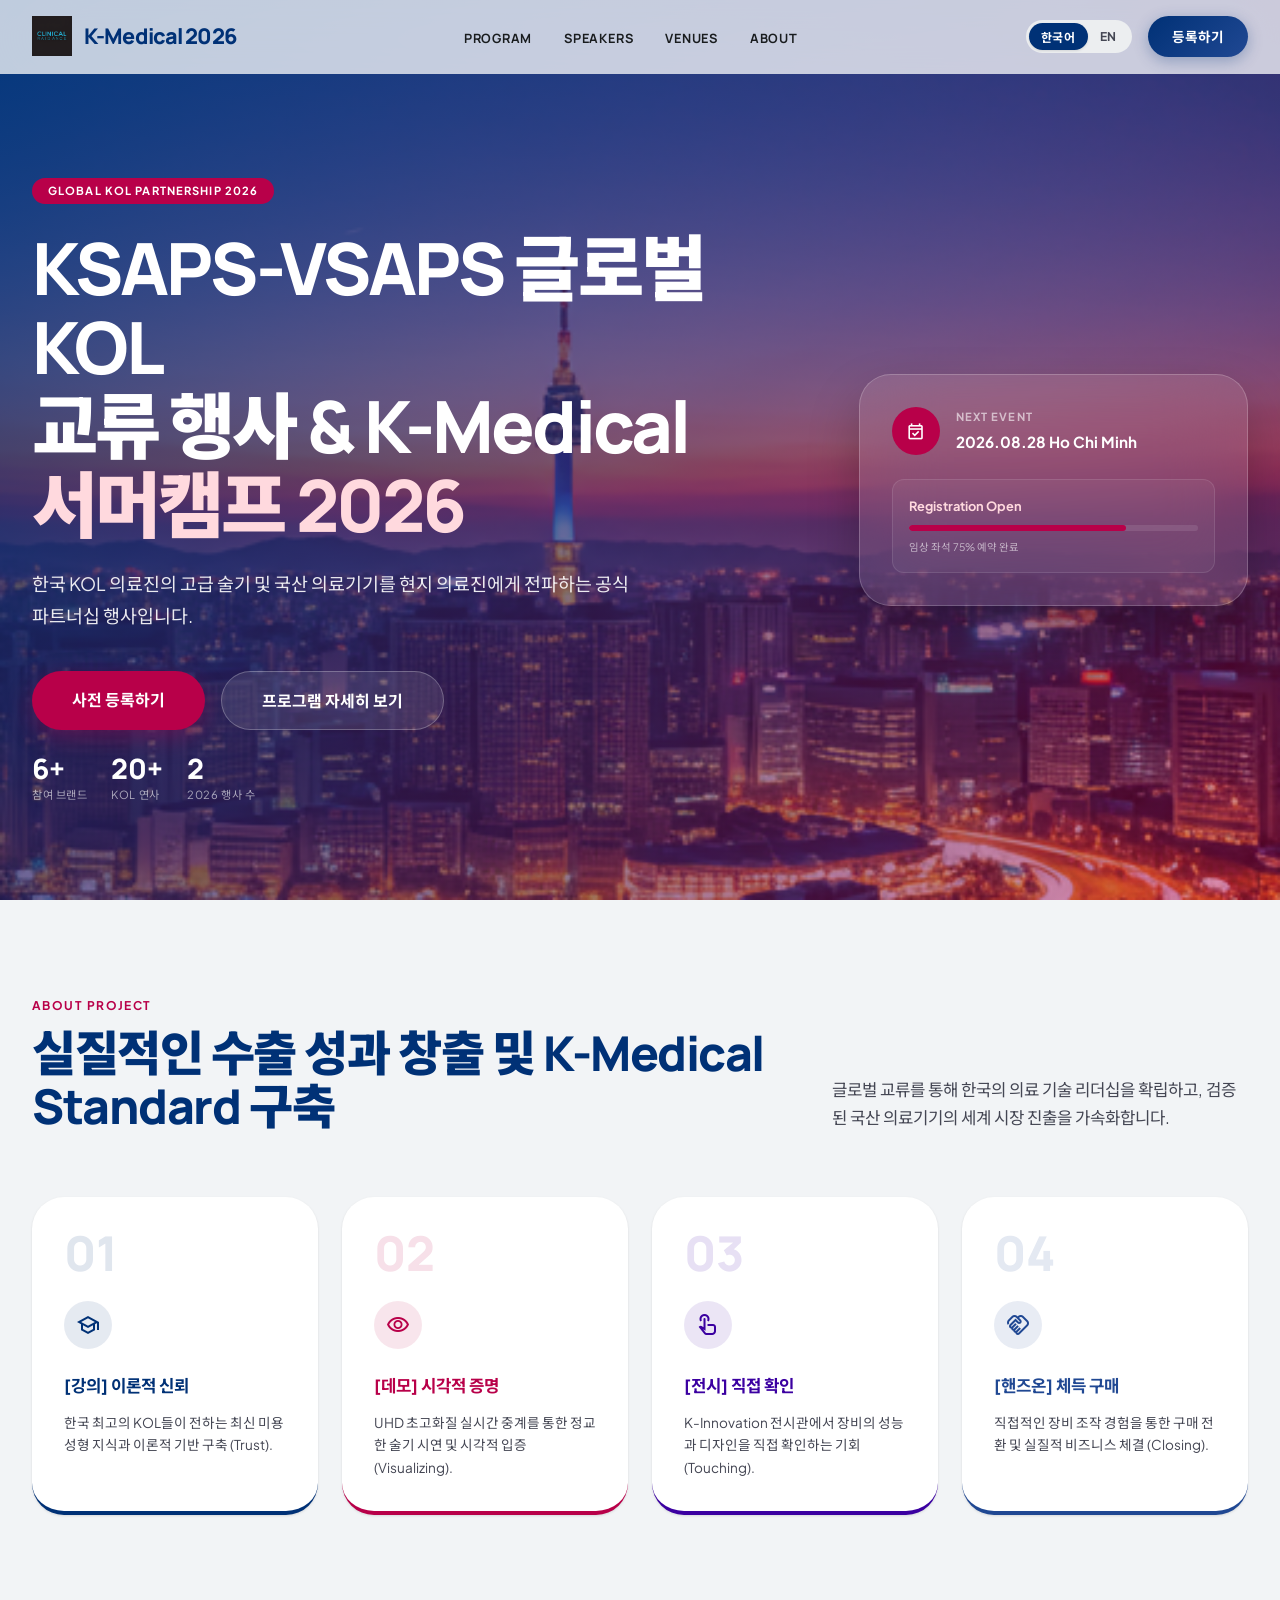
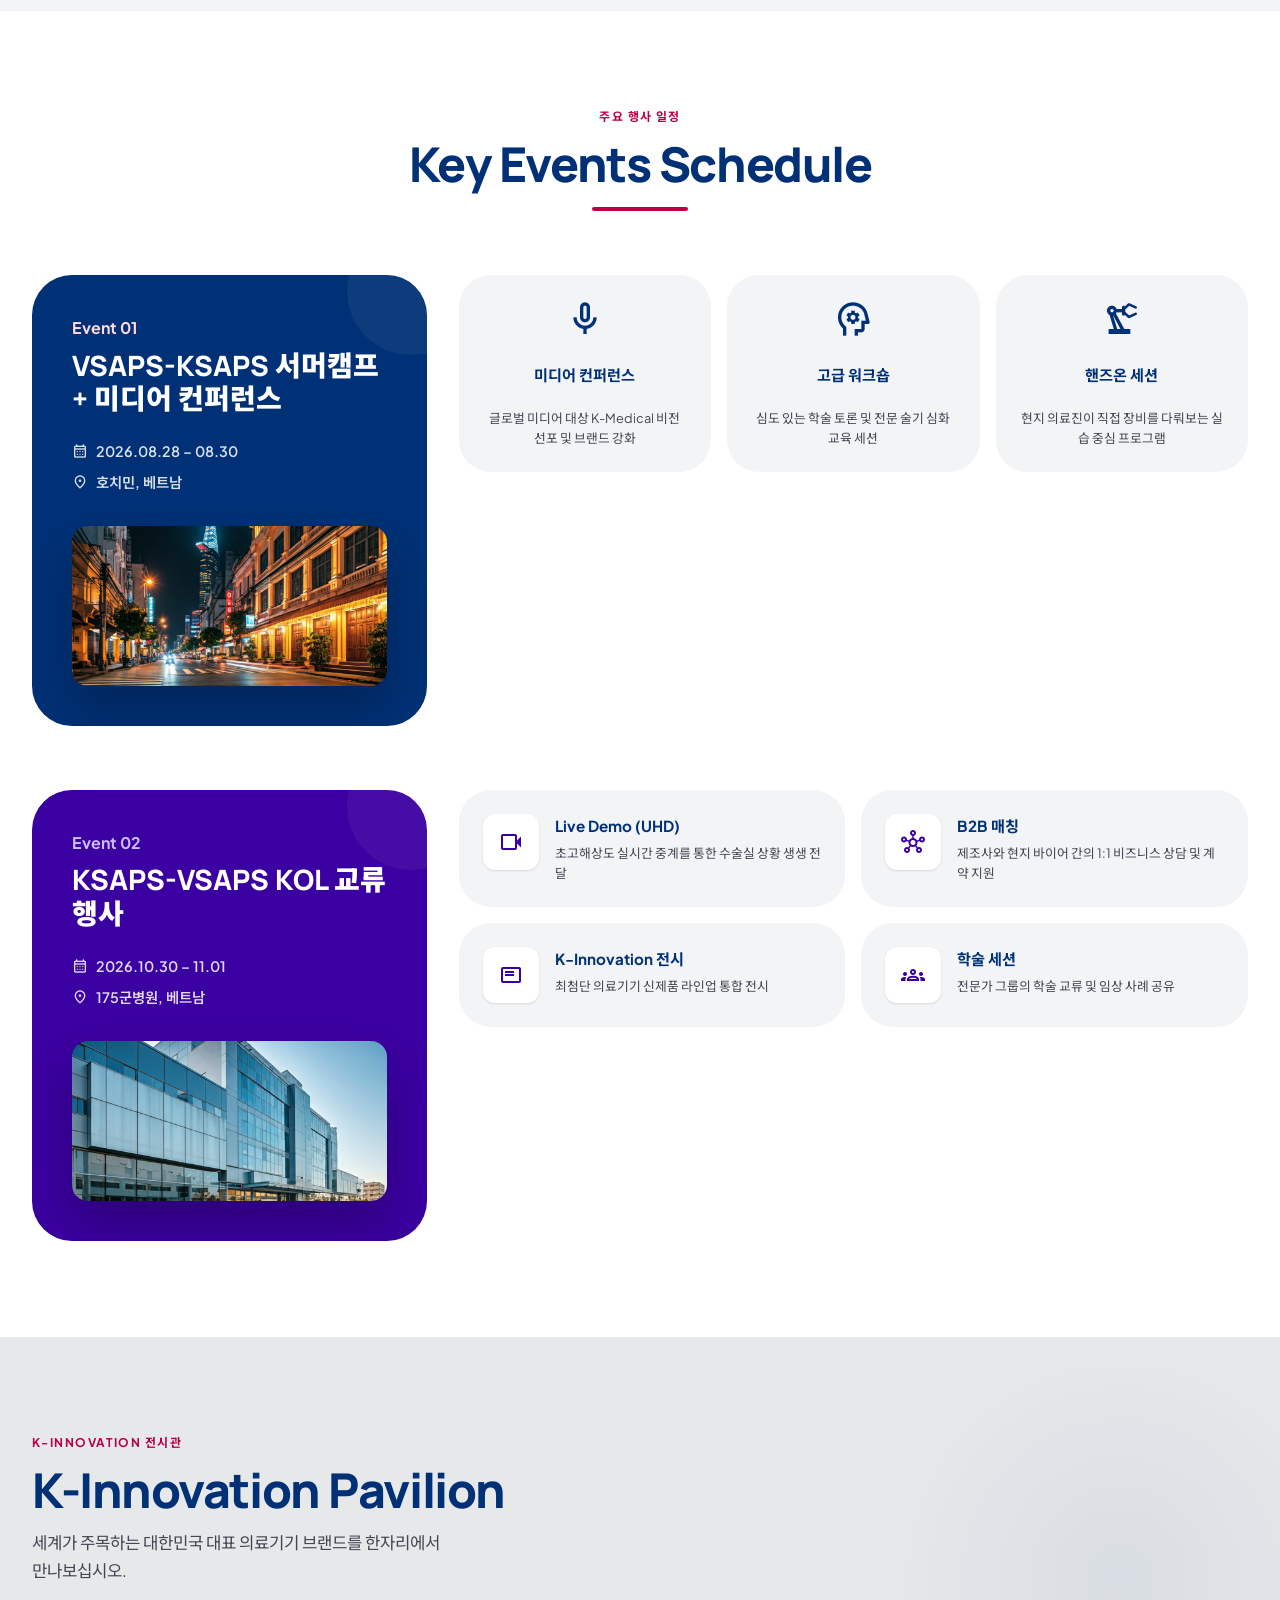
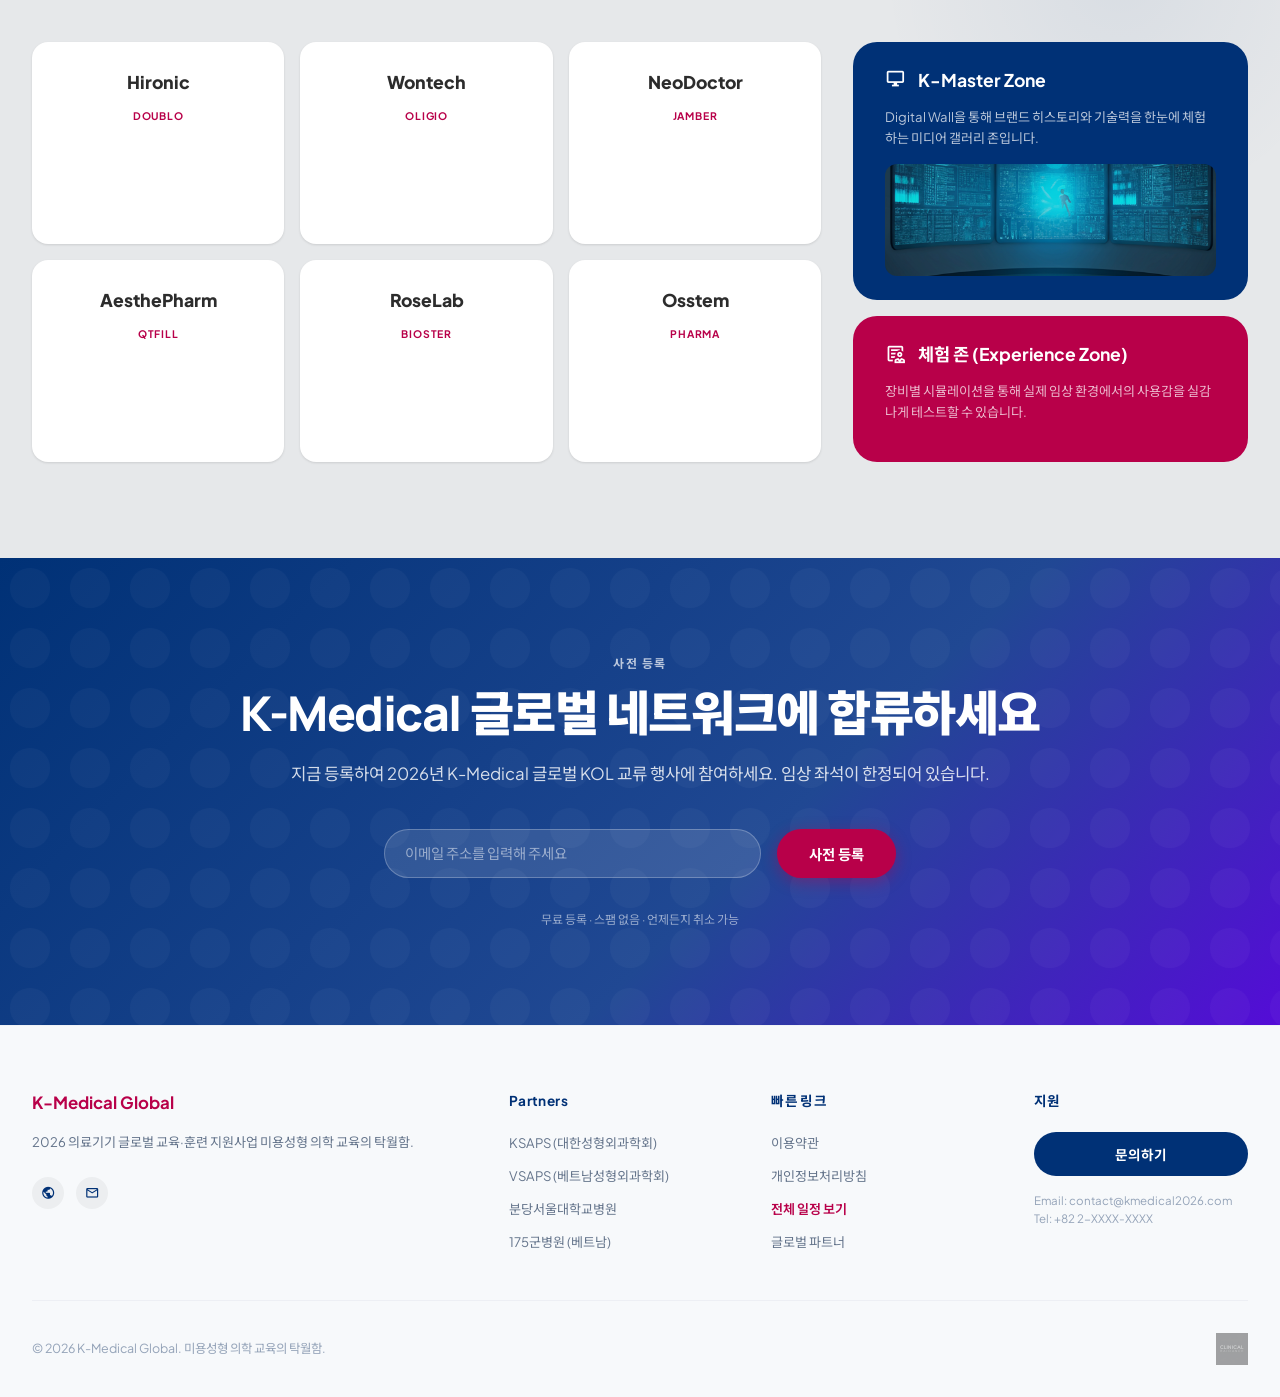
==== commit 827935d6: "Add cache-busting query parameter to image URLs to bypass previous AI placeholder cache" ====
--- a/index.html
+++ b/index.html
@@ -37,7 +37,7 @@
 
     <!-- Brand -->
     <a href="#hero" class="nav-brand" aria-label="K-Medical 2026 Home">
-      <img src="./images/logo.png"
+      <img src="./images/logo.png?v=2"
            alt="K-Medical 2026 Logo"
            class="nav-logo"
            onerror="this.style.display='none'">
@@ -88,7 +88,7 @@
 
   <!-- Background -->
   <div class="hero-bg">
-    <img src="./images/hero-bg.jpg"
+    <img src="./images/hero-bg.jpg?v=2"
          alt="Seoul skyline at night — K-Medical Global 2026"
          loading="eager">
     <div class="hero-overlay"></div>
@@ -264,7 +264,7 @@
             <span data-i18n="event1-loc">호치민, 베트남</span>
           </div>
         </div>
-        <img src="./images/event1-hcm.jpg"
+        <img src="./images/event1-hcm.jpg?v=2"
              alt="Ho Chi Minh City at night"
              class="event-img"
              loading="lazy"
@@ -379,7 +379,7 @@
             <span data-i18n="event2-loc">175군병원, 베트남</span>
           </div>
         </div>
-        <img src="./images/event2-hospital.jpg"
+        <img src="./images/event2-hospital.jpg?v=2"
              alt="175 Military Hospital, Vietnam"
              class="event-img"
              loading="lazy"
@@ -447,7 +447,7 @@
           <p class="zone-desc" data-i18n="kmaster-desc">
             Digital Wall을 통해 브랜드 히스토리와 기술력을 한눈에 체험하는 미디어 갤러리 존입니다.
           </p>
-          <img src="./images/kmaster-zone.jpg"
+          <img src="./images/kmaster-zone.jpg?v=2"
                alt="K-Master Zone digital gallery"
                class="zone-img"
                loading="lazy"
@@ -573,7 +573,7 @@
         © 2026 K-Medical Global. 미용성형 의학 교육의 탁월함.
       </span>
       <div class="footer-partner-logos">
-        <img src="./images/logo.png"
+        <img src="./images/logo.png?v=2"
              alt="KSAPS"
              onerror="this.style.display='none'"
              loading="lazy">
